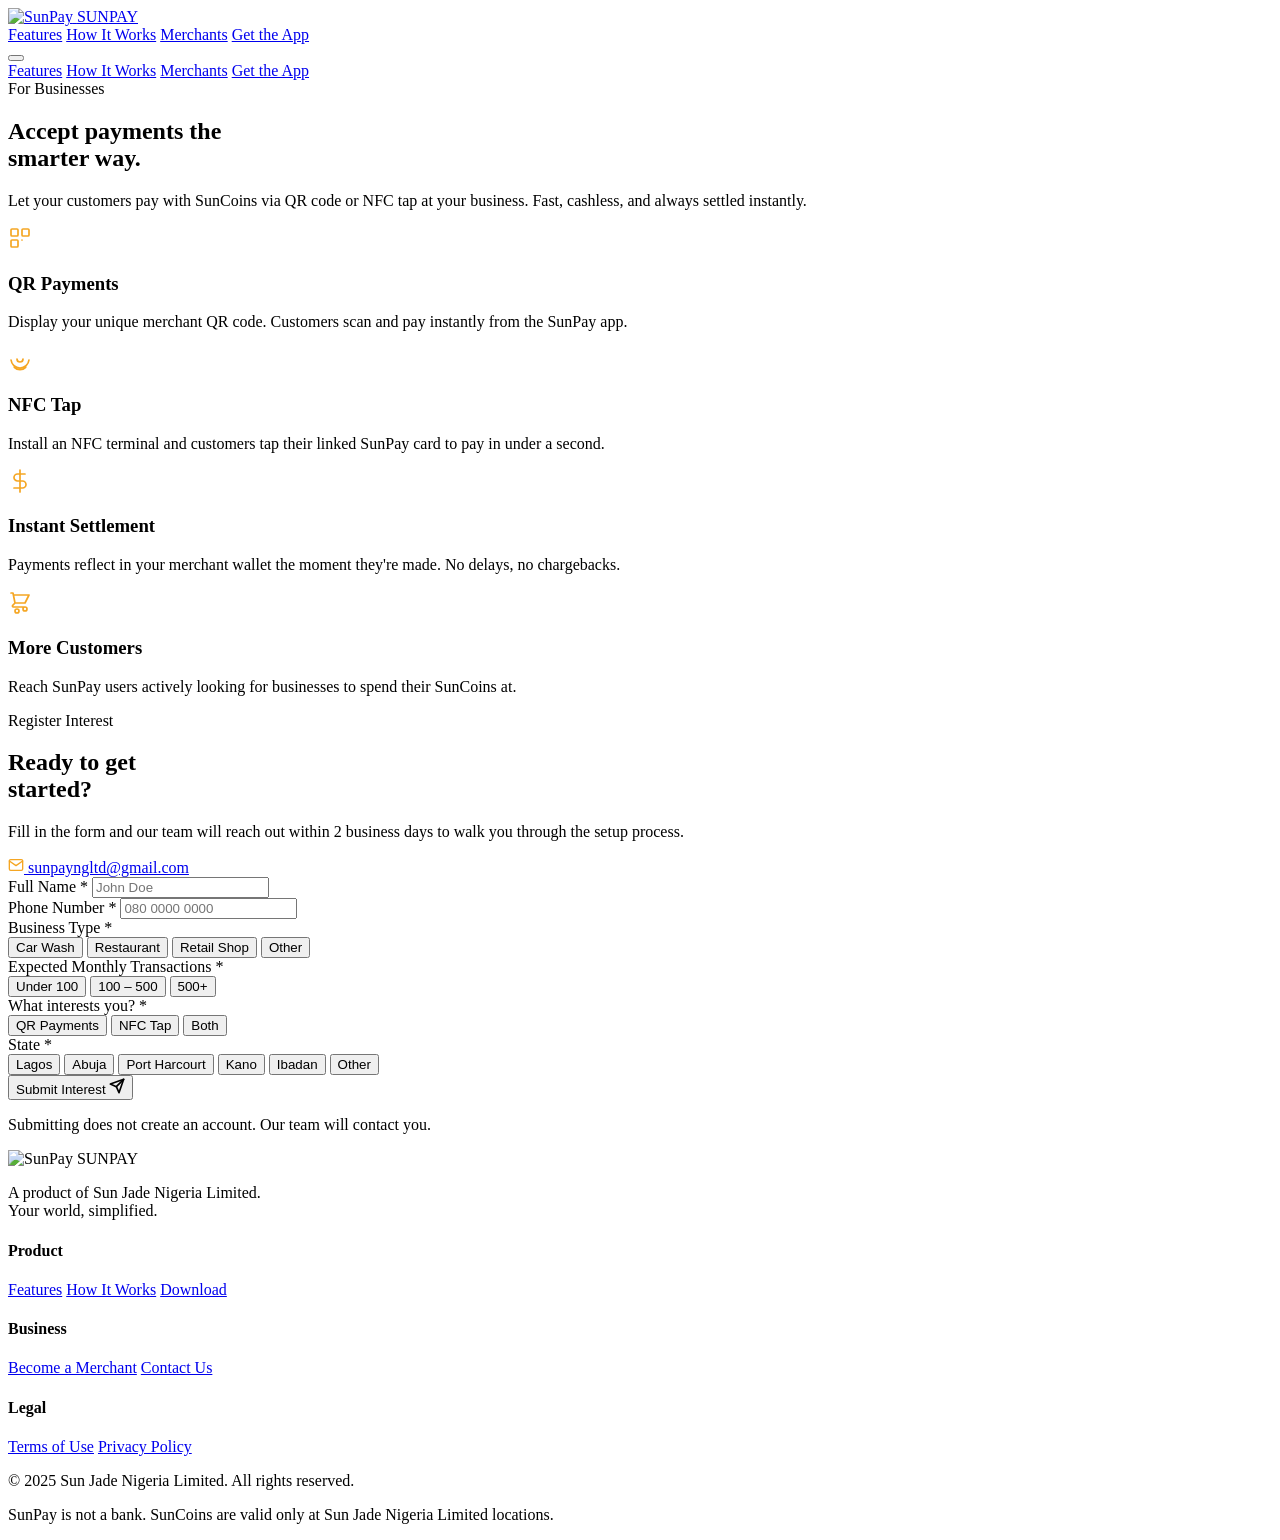
==== merchant.html @ d6eb3e86 "push" ====
<!DOCTYPE html>
<html lang="en">
<head>
  <meta charset="UTF-8" />
  <meta name="viewport" content="width=device-width, initial-scale=1.0" />
  <title>Become a Merchant — SunPay</title>
  <meta name="description" content="Accept QR and NFC payments at your business with SunPay. Register your interest today." />
  <link rel="preconnect" href="https://fonts.googleapis.com" />
  <link rel="preconnect" href="https://fonts.gstatic.com" crossorigin />
  <link href="https://fonts.googleapis.com/css2?family=Lexend:wght@300;400;500;600;700;800;900&display=swap" rel="stylesheet" />
  <link rel="stylesheet" href="css/global.css" />
  <link rel="stylesheet" href="css/merchant.css" />
</head>
<body>

  <nav class="nav" id="nav">
    <div class="nav__inner">
      <a href="index.html" class="nav__logo">
        <img src="assets/logo-light.png" alt="SunPay" class="nav__logo-img" />
        <span class="nav__wordmark">SUN<span class="gold">PAY</span></span>
      </a>
      <div class="nav__links">
        <a href="index.html#features">Features</a>
        <a href="index.html#how">How It Works</a>
        <a href="merchant.html" class="gold">Merchants</a>
        <a href="index.html#download" class="btn btn--gold">Get the App</a>
      </div>
      <button class="nav__burger" id="burger" aria-label="Menu">
        <span></span><span></span><span></span>
      </button>
    </div>
    <div class="nav__mobile" id="mobileMenu">
      <a href="index.html#features">Features</a>
      <a href="index.html#how">How It Works</a>
      <a href="merchant.html">Merchants</a>
      <a href="index.html#download">Get the App</a>
    </div>
  </nav>

  <!-- HERO -->
  <section class="page-hero merchant-hero">
    <div class="merchant-hero__glow"></div>
    <div class="container">
      <span class="section-tag reveal">For Businesses</span>
      <h1 class="page-hero__title reveal reveal--delay-1">
        Accept payments the<br/><span class="gold">smarter way.</span>
      </h1>
      <p class="page-hero__sub reveal reveal--delay-2">
        Let your customers pay with SunCoins via QR code or NFC tap at your business. Fast, cashless, and always settled instantly.
      </p>
    </div>
  </section>

  <!-- BENEFITS -->
  <section class="merchant-benefits">
    <div class="container">
      <div class="merchant-benefits__grid">
        <div class="m-benefit reveal">
          <div class="m-benefit__icon">
            <svg width="24" height="24" viewBox="0 0 24 24" fill="none" stroke="#F5A623" stroke-width="1.7" stroke-linecap="round" stroke-linejoin="round"><rect x="3" y="3" width="7" height="7" rx="1"/><rect x="14" y="3" width="7" height="7" rx="1"/><rect x="3" y="14" width="7" height="7" rx="1"/><line x1="14" y1="14" x2="14" y2="14.01"/></svg>
          </div>
          <h3>QR Payments</h3>
          <p>Display your unique merchant QR code. Customers scan and pay instantly from the SunPay app.</p>
        </div>
        <div class="m-benefit reveal reveal--delay-1">
          <div class="m-benefit__icon">
            <svg width="24" height="24" viewBox="0 0 24 24" fill="none" stroke="#F5A623" stroke-width="1.7" stroke-linecap="round" stroke-linejoin="round"><path d="M6.3 20.3a8 8 0 0 0 11.4 0"/><path d="M3.05 13a9 9 0 0 0 17.9 0"/><path d="M9 12a3 3 0 0 0 6 0"/></svg>
          </div>
          <h3>NFC Tap</h3>
          <p>Install an NFC terminal and customers tap their linked SunPay card to pay in under a second.</p>
        </div>
        <div class="m-benefit reveal reveal--delay-2">
          <div class="m-benefit__icon">
            <svg width="24" height="24" viewBox="0 0 24 24" fill="none" stroke="#F5A623" stroke-width="1.7" stroke-linecap="round" stroke-linejoin="round"><line x1="12" y1="1" x2="12" y2="23"/><path d="M17 5H9.5a3.5 3.5 0 0 0 0 7h5a3.5 3.5 0 0 1 0 7H6"/></svg>
          </div>
          <h3>Instant Settlement</h3>
          <p>Payments reflect in your merchant wallet the moment they're made. No delays, no chargebacks.</p>
        </div>
        <div class="m-benefit reveal reveal--delay-3">
          <div class="m-benefit__icon">
            <svg width="24" height="24" viewBox="0 0 24 24" fill="none" stroke="#F5A623" stroke-width="1.7" stroke-linecap="round" stroke-linejoin="round"><path d="M3 3h2l.4 2M7 13h10l4-8H5.4M7 13L5.4 5M7 13l-2.293 2.293c-.63.63-.184 1.707.707 1.707H17m0 0a2 2 0 1 0 0 4 2 2 0 0 0 0-4zm-8 2a2 2 0 1 0 0 4 2 2 0 0 0 0-4z"/></svg>
          </div>
          <h3>More Customers</h3>
          <p>Reach SunPay users actively looking for businesses to spend their SunCoins at.</p>
        </div>
      </div>
    </div>
  </section>

  <!-- FORM -->
  <section class="merchant-form-section">
    <div class="container">
      <div class="merchant-form-wrap reveal">
        <div class="merchant-form-left">
          <span class="section-tag">Register Interest</span>
          <h2 class="section-title">Ready to get<br/><span class="gold">started?</span></h2>
          <p>Fill in the form and our team will reach out within 2 business days to walk you through the setup process.</p>
          <div class="merchant-contact">
            <a href="mailto:sunpayngltd@gmail.com">
              <svg width="16" height="16" viewBox="0 0 24 24" fill="none" stroke="#F5A623" stroke-width="2" stroke-linecap="round" stroke-linejoin="round"><path d="M4 4h16c1.1 0 2 .9 2 2v12c0 1.1-.9 2-2 2H4c-1.1 0-2-.9-2-2V6c0-1.1.9-2 2-2z"/><polyline points="22,6 12,13 2,6"/></svg>
              sunpayngltd@gmail.com
            </a>
          </div>
        </div>

        <form class="merchant-form" id="merchantForm" autocomplete="off">
          <div class="form-row">
            <div class="form-field">
              <label>Full Name *</label>
              <input type="text" name="name" placeholder="John Doe" required />
            </div>
            <div class="form-field">
              <label>Phone Number *</label>
              <input type="tel" name="phone" placeholder="080 0000 0000" required />
            </div>
          </div>

          <div class="form-field">
            <label>Business Type *</label>
            <div class="chip-group" data-name="business_type">
              <button type="button" class="chip" data-value="Car Wash">Car Wash</button>
              <button type="button" class="chip" data-value="Restaurant">Restaurant</button>
              <button type="button" class="chip" data-value="Retail Shop">Retail Shop</button>
              <button type="button" class="chip" data-value="Other">Other</button>
            </div>
            <input type="hidden" name="business_type" required />
          </div>

          <div class="form-field">
            <label>Expected Monthly Transactions *</label>
            <div class="chip-group" data-name="monthly_volume">
              <button type="button" class="chip" data-value="Under 100 / month">Under 100</button>
              <button type="button" class="chip" data-value="100 – 500 / month">100 – 500</button>
              <button type="button" class="chip" data-value="500+ / month">500+</button>
            </div>
            <input type="hidden" name="monthly_volume" required />
          </div>

          <div class="form-field">
            <label>What interests you? *</label>
            <div class="chip-group" data-name="feature">
              <button type="button" class="chip" data-value="QR Payments">QR Payments</button>
              <button type="button" class="chip" data-value="NFC Tap">NFC Tap</button>
              <button type="button" class="chip" data-value="Both">Both</button>
            </div>
            <input type="hidden" name="feature" required />
          </div>

          <div class="form-field">
            <label>State *</label>
            <div class="chip-group" data-name="state">
              <button type="button" class="chip" data-value="Lagos">Lagos</button>
              <button type="button" class="chip" data-value="Abuja">Abuja</button>
              <button type="button" class="chip" data-value="Port Harcourt">Port Harcourt</button>
              <button type="button" class="chip" data-value="Kano">Kano</button>
              <button type="button" class="chip" data-value="Ibadan">Ibadan</button>
              <button type="button" class="chip" data-value="Other">Other</button>
            </div>
            <input type="hidden" name="state" required />
          </div>

          <button type="submit" class="btn btn--gold btn--lg form-submit">
            Submit Interest
            <svg width="16" height="16" viewBox="0 0 24 24" fill="none" stroke="currentColor" stroke-width="2.5" stroke-linecap="round" stroke-linejoin="round"><line x1="22" y1="2" x2="11" y2="13"/><polygon points="22 2 15 22 11 13 2 9 22 2"/></svg>
          </button>

          <p class="form-note">Submitting does not create an account. Our team will contact you.</p>
        </form>
      </div>
    </div>
  </section>

  <footer class="footer">
    <div class="container">
      <div class="footer__top">
        <div class="footer__brand">
          <img src="assets/logo-dark.png" alt="SunPay" class="footer__logo" />
          <span class="footer__wordmark">SUN<span class="gold">PAY</span></span>
          <p>A product of Sun Jade Nigeria Limited.<br/>Your world, simplified.</p>
        </div>
        <div class="footer__links">
          <div class="footer__col">
            <h4>Product</h4>
            <a href="index.html#features">Features</a>
            <a href="index.html#how">How It Works</a>
            <a href="index.html#download">Download</a>
          </div>
          <div class="footer__col">
            <h4>Business</h4>
            <a href="merchant.html">Become a Merchant</a>
            <a href="mailto:sunpayngltd@gmail.com">Contact Us</a>
          </div>
          <div class="footer__col">
            <h4>Legal</h4>
            <a href="terms.html">Terms of Use</a>
            <a href="privacy.html">Privacy Policy</a>
          </div>
        </div>
      </div>
      <div class="footer__bottom">
        <p>© 2025 Sun Jade Nigeria Limited. All rights reserved.</p>
        <p>SunPay is not a bank. SunCoins are valid only at Sun Jade Nigeria Limited locations.</p>
      </div>
    </div>
  </footer>

  <script src="js/main.js"></script>
  <script>
    // Chip group logic
    document.querySelectorAll('.chip-group').forEach(group => {
      const name = group.dataset.name;
      const hidden = group.parentElement.querySelector(`input[name="${name}"]`);
      group.querySelectorAll('.chip').forEach(chip => {
        chip.addEventListener('click', () => {
          group.querySelectorAll('.chip').forEach(c => c.classList.remove('active'));
          chip.classList.add('active');
          hidden.value = chip.dataset.value;
        });
      });
    });
  </script>
</body>
</html>
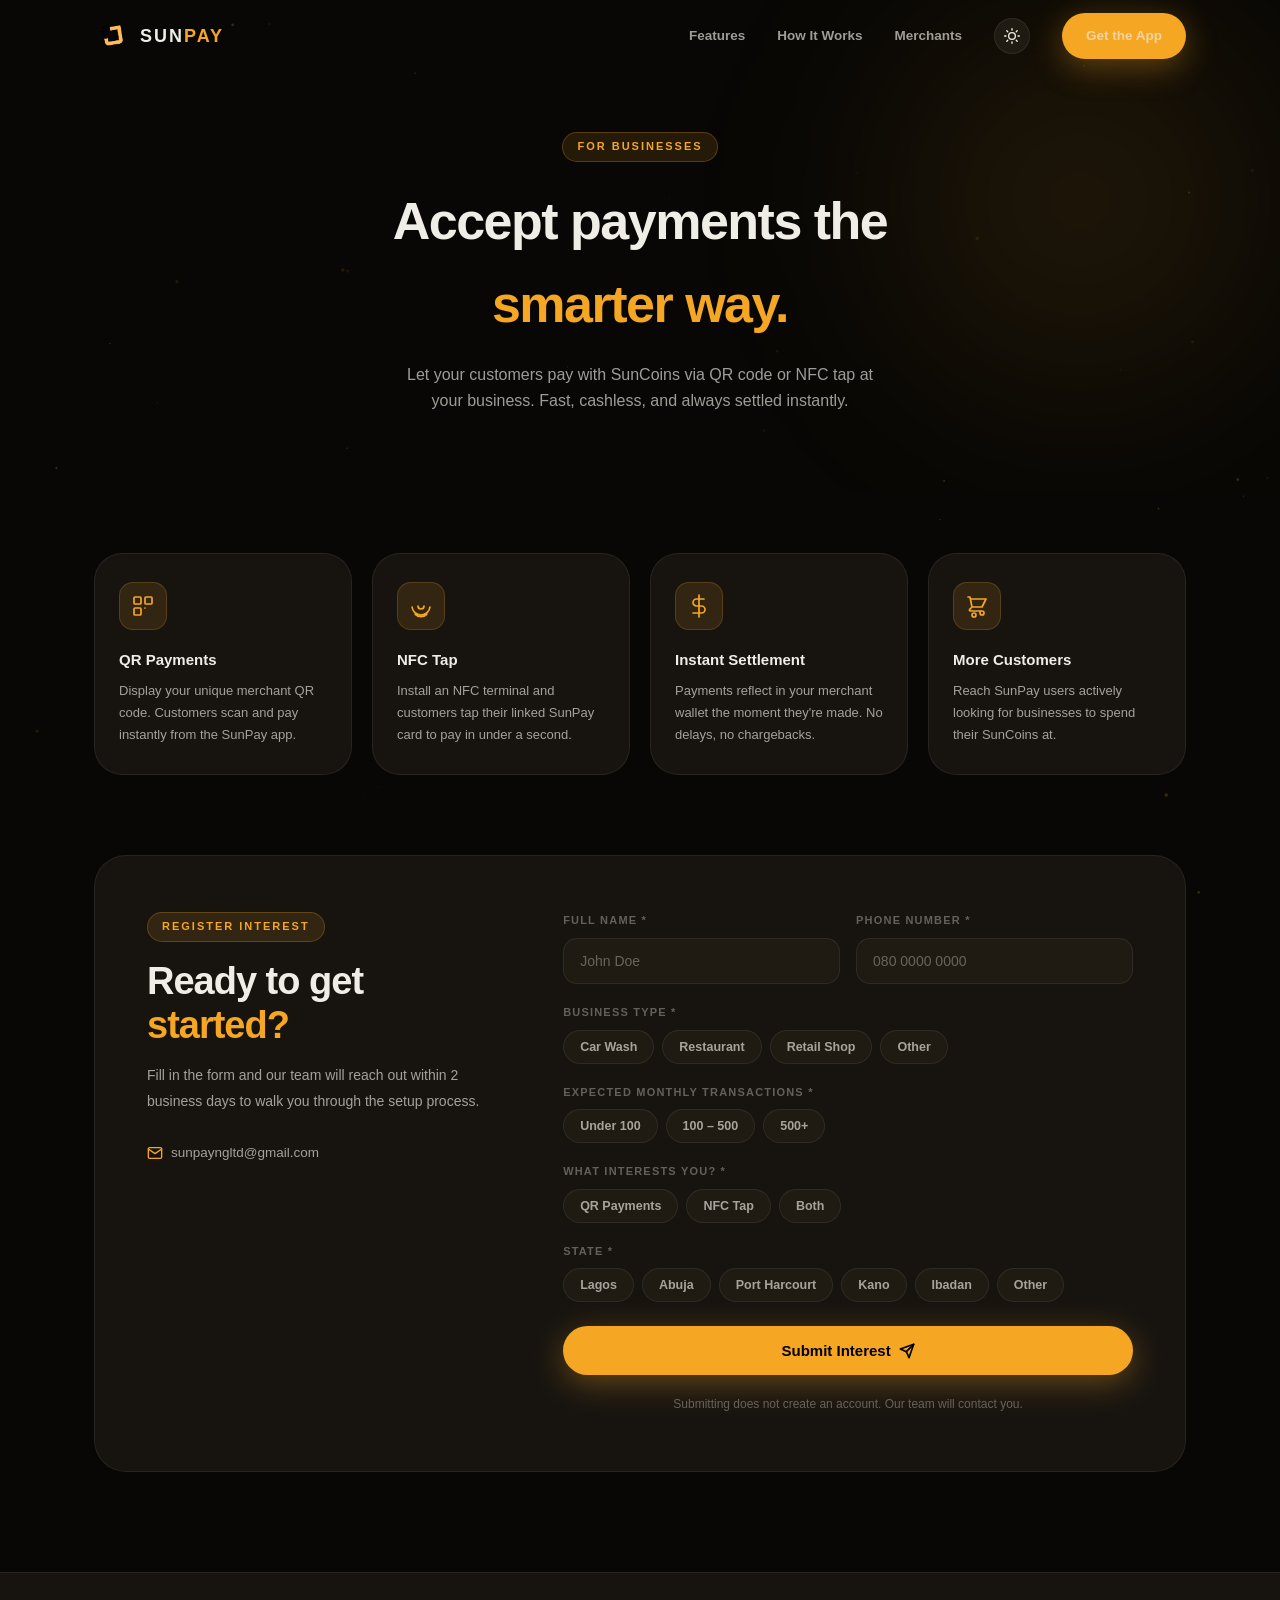
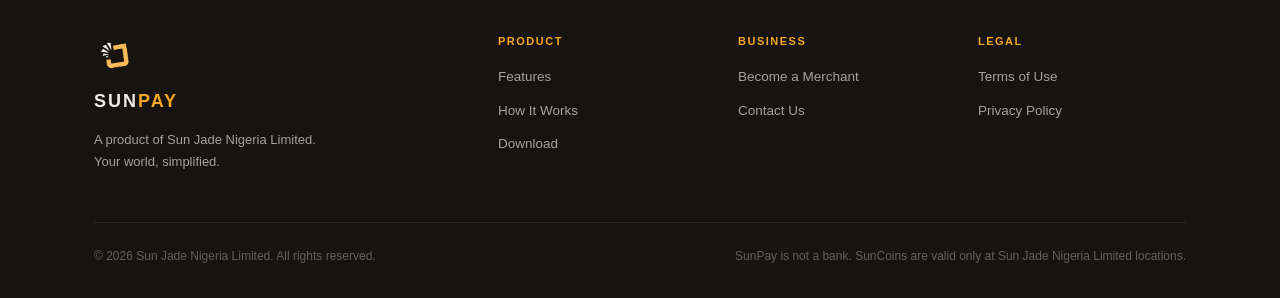
==== commit 49a7cb92: "update README.md" ====
--- a/merchant.html
+++ b/merchant.html
@@ -23,7 +23,7 @@
         <a href="index.html#features">Features</a>
         <a href="index.html#how">How It Works</a>
         <a href="merchant.html" class="gold">Merchants</a>
-        <a href="index.html#download" class="btn btn--gold">Get the App</a>
+        <button class="theme-toggle" id="themeToggle" aria-label="Toggle theme"><svg width="16" height="16" viewBox="0 0 24 24" fill="none" stroke="currentColor" stroke-width="2" stroke-linecap="round" stroke-linejoin="round" class="icon-sun"><circle cx="12" cy="12" r="5"/><line x1="12" y1="1" x2="12" y2="3"/><line x1="12" y1="21" x2="12" y2="23"/><line x1="4.22" y1="4.22" x2="5.64" y2="5.64"/><line x1="18.36" y1="18.36" x2="19.78" y2="19.78"/><line x1="1" y1="12" x2="3" y2="12"/><line x1="21" y1="12" x2="23" y2="12"/><line x1="4.22" y1="19.78" x2="5.64" y2="18.36"/><line x1="18.36" y1="5.64" x2="19.78" y2="4.22"/></svg><svg width="16" height="16" viewBox="0 0 24 24" fill="none" stroke="currentColor" stroke-width="2" stroke-linecap="round" stroke-linejoin="round" class="icon-moon"><path d="M21 12.79A9 9 0 1 1 11.21 3 7 7 0 0 0 21 12.79z"/></svg></button><a href="index.html#download" class="btn btn--gold">Get the App</a>
       </div>
       <button class="nav__burger" id="burger" aria-label="Menu">
         <span></span><span></span><span></span>
@@ -198,7 +198,7 @@
         </div>
       </div>
       <div class="footer__bottom">
-        <p>© 2025 Sun Jade Nigeria Limited. All rights reserved.</p>
+        <p>© 2026 Sun Jade Nigeria Limited. All rights reserved.</p>
         <p>SunPay is not a bank. SunCoins are valid only at Sun Jade Nigeria Limited locations.</p>
       </div>
     </div>
--- a/css/global.css
+++ b/css/global.css
@@ -0,0 +1,439 @@
+/* ============================================================
+   SUNPAY — Global Styles
+   Sun Jade Nigeria Limited
+   ============================================================ */
+
+:root {
+  --gold: #F5A623;
+  --gold-dim: rgba(245, 166, 35, 0.12);
+  --gold-glow: rgba(245, 166, 35, 0.25);
+  --black: #080705;
+  --dark: #0F0D08;
+  --dark-2: #171410;
+  --dark-3: #1F1B13;
+  --dark-4: #2A2518;
+  --text: #F0EDE6;
+  --text-2: rgba(240, 237, 230, 0.65);
+  --text-3: rgba(240, 237, 230, 0.35);
+  --border: rgba(245, 166, 35, 0.15);
+  --border-2: rgba(255, 255, 255, 0.07);
+  --font: 'Lexend', sans-serif;
+  --radius-sm: 8px;
+  --radius-md: 14px;
+  --radius-lg: 20px;
+  --radius-xl: 28px;
+  --radius-full: 9999px;
+  --nav-h: 72px;
+  --transition: 0.3s cubic-bezier(0.4, 0, 0.2, 1);
+}
+
+*, *::before, *::after { box-sizing: border-box; margin: 0; padding: 0; }
+
+html { scroll-behavior: smooth; font-size: 16px; }
+
+body {
+  font-family: var(--font);
+  background: var(--black);
+  color: var(--text);
+  line-height: 1.6;
+  overflow-x: hidden;
+  -webkit-font-smoothing: antialiased;
+}
+
+img { max-width: 100%; display: block; }
+a { text-decoration: none; color: inherit; }
+
+.gold { color: var(--gold); }
+.container { max-width: 1140px; margin: 0 auto; padding: 0 24px; }
+
+/* ── BUTTONS ── */
+.btn {
+  display: inline-flex;
+  align-items: center;
+  gap: 8px;
+  padding: 12px 24px;
+  border-radius: var(--radius-full);
+  font-family: var(--font);
+  font-weight: 700;
+  font-size: 14px;
+  cursor: pointer;
+  border: none;
+  transition: var(--transition);
+  white-space: nowrap;
+}
+
+.btn--gold {
+  background: var(--gold);
+  color: #000;
+  box-shadow: 0 8px 32px rgba(245, 166, 35, 0.35);
+}
+.btn--gold:hover {
+  background: #f7b73a;
+  box-shadow: 0 12px 40px rgba(245, 166, 35, 0.5);
+  transform: translateY(-2px);
+}
+
+.btn--ghost {
+  background: transparent;
+  color: var(--text);
+  border: 1px solid var(--border-2);
+}
+.btn--ghost:hover {
+  border-color: var(--gold);
+  color: var(--gold);
+  transform: translateY(-2px);
+}
+
+.btn--lg { padding: 16px 32px; font-size: 15px; }
+
+/* ── NAV ── */
+.nav {
+  position: fixed;
+  top: 0;
+  left: 0;
+  right: 0;
+  z-index: 100;
+  height: var(--nav-h);
+  transition: background var(--transition), border-color var(--transition);
+}
+.nav.scrolled {
+  background: rgba(8, 7, 5, 0.9);
+  backdrop-filter: blur(20px);
+  border-bottom: 1px solid var(--border-2);
+}
+.nav__inner {
+  max-width: 1140px;
+  margin: 0 auto;
+  padding: 0 24px;
+  height: 100%;
+  display: flex;
+  align-items: center;
+  justify-content: space-between;
+}
+.nav__logo {
+  display: flex;
+  align-items: center;
+  gap: 10px;
+}
+.nav__logo-img { width: 36px; height: 36px; border-radius: 8px; object-fit: contain; }
+.nav__wordmark {
+  font-weight: 800;
+  font-size: 18px;
+  letter-spacing: 2px;
+  color: var(--text);
+}
+.nav__links {
+  display: flex;
+  align-items: center;
+  gap: 32px;
+}
+.nav__links a {
+  font-size: 13.5px;
+  font-weight: 600;
+  color: var(--text-2);
+  transition: color var(--transition);
+}
+.nav__links a:hover { color: var(--text); }
+
+.nav__burger {
+  display: none;
+  flex-direction: column;
+  gap: 5px;
+  background: none;
+  border: none;
+  cursor: pointer;
+  padding: 4px;
+}
+.nav__burger span {
+  display: block;
+  width: 24px;
+  height: 2px;
+  background: var(--text);
+  border-radius: 2px;
+  transition: var(--transition);
+}
+
+.nav__mobile {
+  display: none;
+  flex-direction: column;
+  background: var(--dark-2);
+  border-top: 1px solid var(--border-2);
+  padding: 16px 24px 24px;
+  gap: 16px;
+}
+.nav__mobile a {
+  font-size: 15px;
+  font-weight: 600;
+  color: var(--text-2);
+  padding: 8px 0;
+}
+.nav__mobile.open { display: flex; }
+
+/* ── SECTION COMMON ── */
+.section-tag {
+  display: inline-block;
+  font-size: 11px;
+  font-weight: 700;
+  letter-spacing: 2px;
+  text-transform: uppercase;
+  color: var(--gold);
+  background: var(--gold-dim);
+  border: 1px solid rgba(245, 166, 35, 0.25);
+  padding: 5px 14px;
+  border-radius: var(--radius-full);
+  margin-bottom: 18px;
+}
+
+.section-header {
+  text-align: center;
+  margin-bottom: 60px;
+}
+
+.section-title {
+  font-size: clamp(28px, 4vw, 44px);
+  font-weight: 800;
+  letter-spacing: -1px;
+  line-height: 1.15;
+}
+
+/* ── REVEAL ANIMATIONS ── */
+.reveal {
+  opacity: 0;
+  transform: translateY(32px);
+  transition: opacity 0.7s cubic-bezier(0.4, 0, 0.2, 1),
+              transform 0.7s cubic-bezier(0.4, 0, 0.2, 1);
+}
+.reveal.visible {
+  opacity: 1;
+  transform: translateY(0);
+}
+.reveal--delay-1 { transition-delay: 0.1s; }
+.reveal--delay-2 { transition-delay: 0.2s; }
+.reveal--delay-3 { transition-delay: 0.3s; }
+.reveal--delay-4 { transition-delay: 0.4s; }
+
+/* ── FOOTER ── */
+.footer {
+  background: var(--dark-2);
+  border-top: 1px solid var(--border-2);
+  padding: 60px 0 32px;
+}
+.footer__top {
+  display: grid;
+  grid-template-columns: 1fr 2fr;
+  gap: 60px;
+  margin-bottom: 48px;
+}
+.footer__brand {
+  display: flex;
+  flex-direction: column;
+  gap: 10px;
+}
+.footer__logo { width: 44px; height: 44px; border-radius: 10px; object-fit: contain; }
+.footer__wordmark {
+  font-weight: 800;
+  font-size: 18px;
+  letter-spacing: 2px;
+}
+.footer__brand p {
+  font-size: 13px;
+  color: var(--text-2);
+  line-height: 1.7;
+  margin-top: 4px;
+}
+.footer__links {
+  display: grid;
+  grid-template-columns: repeat(3, 1fr);
+  gap: 32px;
+}
+.footer__col {
+  display: flex;
+  flex-direction: column;
+  gap: 12px;
+}
+.footer__col h4 {
+  font-size: 11px;
+  font-weight: 700;
+  letter-spacing: 1.5px;
+  text-transform: uppercase;
+  color: var(--gold);
+  margin-bottom: 4px;
+}
+.footer__col a {
+  font-size: 13.5px;
+  color: var(--text-2);
+  transition: color var(--transition);
+}
+.footer__col a:hover { color: var(--text); }
+.footer__bottom {
+  border-top: 1px solid var(--border-2);
+  padding-top: 24px;
+  display: flex;
+  justify-content: space-between;
+  align-items: center;
+  flex-wrap: wrap;
+  gap: 8px;
+}
+.footer__bottom p {
+  font-size: 12px;
+  color: var(--text-3);
+}
+
+/* ── INNER PAGE HERO ── */
+.page-hero {
+  padding: calc(var(--nav-h) + 60px) 0 60px;
+  text-align: center;
+}
+.page-hero__title {
+  font-size: clamp(32px, 5vw, 52px);
+  font-weight: 800;
+  letter-spacing: -1.5px;
+  margin-bottom: 16px;
+}
+.page-hero__sub {
+  font-size: 16px;
+  color: var(--text-2);
+  max-width: 500px;
+  margin: 0 auto;
+}
+
+/* ── PROSE (terms / privacy) ── */
+.prose {
+  max-width: 760px;
+  margin: 0 auto;
+  padding: 48px 24px 80px;
+}
+.prose h2 {
+  font-size: 20px;
+  font-weight: 700;
+  color: var(--gold);
+  margin: 40px 0 12px;
+}
+.prose h3 {
+  font-size: 16px;
+  font-weight: 700;
+  margin: 24px 0 8px;
+}
+.prose p, .prose li {
+  font-size: 14.5px;
+  color: var(--text-2);
+  line-height: 1.85;
+  margin-bottom: 12px;
+}
+.prose ul, .prose ol {
+  padding-left: 20px;
+  margin-bottom: 12px;
+}
+.prose a { color: var(--gold); }
+.prose a:hover { text-decoration: underline; }
+.prose .last-updated {
+  font-size: 12px;
+  color: var(--text-3);
+  margin-bottom: 40px;
+}
+
+/* ── RESPONSIVE ── */
+@media (max-width: 768px) {
+  .nav__links { display: none; }
+  .nav__burger { display: flex; }
+
+  .footer__top { grid-template-columns: 1fr; gap: 40px; }
+  .footer__links { grid-template-columns: repeat(2, 1fr); }
+  .footer__bottom { flex-direction: column; align-items: flex-start; }
+}
+
+/* ── LIGHT MODE ── */
+body.light {
+  --black: #F5F3EE;
+  --dark: #ECEAE4;
+  --dark-2: #E4E1D9;
+  --dark-3: #DEDAD0;
+  --dark-4: #D5D0C4;
+  --text: #0C0C0A;
+  --text-2: rgba(12, 12, 10, 0.65);
+  --text-3: rgba(12, 12, 10, 0.38);
+  --border: rgba(245, 166, 35, 0.25);
+  --border-2: rgba(0, 0, 0, 0.08);
+  --gold-dim: rgba(245, 166, 35, 0.1);
+  --gold-glow: rgba(245, 166, 35, 0.2);
+}
+
+body.light .nav.scrolled {
+  background: rgba(245, 243, 238, 0.92);
+}
+
+body.light .feature-card,
+body.light .m-benefit,
+body.light .how__step-number,
+body.light .store-badge {
+  background: #fff;
+}
+
+body.light .phone {
+  border-color: rgba(0,0,0,0.1);
+  box-shadow: 0 40px 100px rgba(0,0,0,0.15);
+}
+
+body.light .phone__screen {
+  background: linear-gradient(180deg, #f0ede6 0%, #e8e5dc 100%);
+}
+
+body.light .phone__card {
+  background: linear-gradient(135deg, #1a1400, #2a1e00);
+}
+
+body.light .hero__grid {
+  background-image:
+    linear-gradient(rgba(0,0,0,0.05) 1px, transparent 1px),
+    linear-gradient(90deg, rgba(0,0,0,0.05) 1px, transparent 1px);
+}
+
+body.light .merchant-form-wrap {
+  background: #fff;
+  border-color: rgba(0,0,0,0.08);
+}
+
+body.light .form-field input[type="text"],
+body.light .form-field input[type="tel"],
+body.light .form-field input[type="email"] {
+  background: #f5f3ee;
+  border-color: rgba(0,0,0,0.1);
+}
+
+body.light .chip {
+  background: #f0ede6;
+  border-color: rgba(0,0,0,0.1);
+}
+
+body.light .footer {
+  background: #e4e1d9;
+}
+
+body.light .prose p,
+body.light .prose li {
+  color: rgba(12,12,10,0.7);
+}
+
+/* ── THEME TOGGLE BUTTON ── */
+.theme-toggle {
+  width: 36px;
+  height: 36px;
+  border-radius: 50%;
+  border: 1px solid var(--border-2);
+  background: var(--dark-3);
+  color: var(--text);
+  cursor: pointer;
+  display: flex;
+  align-items: center;
+  justify-content: center;
+  transition: var(--transition);
+  flex-shrink: 0;
+}
+.theme-toggle:hover {
+  border-color: var(--gold);
+  color: var(--gold);
+}
+.theme-toggle .icon-moon { display: none; }
+.theme-toggle .icon-sun  { display: block; }
+body.light .theme-toggle .icon-moon { display: block; }
+body.light .theme-toggle .icon-sun  { display: none; }
--- a/css/merchant.css
+++ b/css/merchant.css
@@ -0,0 +1,193 @@
+/* ============================================================
+   SUNPAY — Merchant Page Styles
+   ============================================================ */
+
+.merchant-hero {
+  position: relative;
+  overflow: hidden;
+  padding-bottom: 80px;
+}
+.merchant-hero__glow {
+  position: absolute;
+  width: 600px;
+  height: 600px;
+  background: radial-gradient(circle, rgba(245,166,35,0.12) 0%, transparent 70%);
+  top: -100px;
+  right: -100px;
+  border-radius: 50%;
+  filter: blur(80px);
+  pointer-events: none;
+}
+
+/* ── BENEFITS ── */
+.merchant-benefits { padding: 60px 0 80px; }
+.merchant-benefits__grid {
+  display: grid;
+  grid-template-columns: repeat(4, 1fr);
+  gap: 20px;
+}
+.m-benefit {
+  background: var(--dark-2);
+  border: 1px solid var(--border-2);
+  border-radius: var(--radius-xl);
+  padding: 28px 24px;
+  transition: border-color var(--transition), transform var(--transition);
+}
+.m-benefit:hover {
+  border-color: var(--border);
+  transform: translateY(-4px);
+}
+.m-benefit__icon {
+  width: 48px;
+  height: 48px;
+  background: var(--gold-dim);
+  border: 1px solid rgba(245,166,35,0.2);
+  border-radius: var(--radius-md);
+  display: flex;
+  align-items: center;
+  justify-content: center;
+  margin-bottom: 18px;
+}
+.m-benefit h3 { font-size: 15px; font-weight: 700; margin-bottom: 8px; }
+.m-benefit p { font-size: 13px; color: var(--text-2); line-height: 1.7; }
+
+/* ── FORM SECTION ── */
+.merchant-form-section { padding: 0 0 100px; }
+.merchant-form-wrap {
+  display: grid;
+  grid-template-columns: 1fr 1.6fr;
+  gap: 60px;
+  align-items: start;
+  background: var(--dark-2);
+  border: 1px solid var(--border-2);
+  border-radius: 32px;
+  padding: 56px 52px;
+}
+.merchant-form-left .section-title {
+  text-align: left;
+  margin-bottom: 16px;
+  font-size: clamp(26px, 3.5vw, 38px);
+}
+.merchant-form-left > p {
+  font-size: 14px;
+  color: var(--text-2);
+  line-height: 1.8;
+  margin-bottom: 28px;
+}
+.merchant-contact a {
+  display: inline-flex;
+  align-items: center;
+  gap: 8px;
+  font-size: 13.5px;
+  color: var(--text-2);
+  transition: color var(--transition);
+}
+.merchant-contact a:hover { color: var(--gold); }
+
+/* ── FORM ── */
+.merchant-form {
+  display: flex;
+  flex-direction: column;
+  gap: 20px;
+}
+.form-row {
+  display: grid;
+  grid-template-columns: 1fr 1fr;
+  gap: 16px;
+}
+.form-field {
+  display: flex;
+  flex-direction: column;
+  gap: 8px;
+}
+.form-field label {
+  font-size: 11px;
+  font-weight: 700;
+  letter-spacing: 1.2px;
+  text-transform: uppercase;
+  color: var(--text-3);
+}
+.form-field input[type="text"],
+.form-field input[type="tel"],
+.form-field input[type="email"] {
+  background: var(--dark-3);
+  border: 1px solid var(--border-2);
+  border-radius: var(--radius-md);
+  padding: 14px 16px;
+  font-family: var(--font);
+  font-size: 14px;
+  color: var(--text);
+  outline: none;
+  transition: border-color var(--transition);
+}
+.form-field input:focus { border-color: var(--gold); }
+.form-field input::placeholder { color: var(--text-3); }
+
+.chip-group {
+  display: flex;
+  flex-wrap: wrap;
+  gap: 8px;
+}
+.chip {
+  padding: 9px 16px;
+  border-radius: var(--radius-full);
+  border: 1px solid var(--border-2);
+  background: var(--dark-3);
+  color: var(--text-2);
+  font-family: var(--font);
+  font-size: 12.5px;
+  font-weight: 600;
+  cursor: pointer;
+  transition: var(--transition);
+}
+.chip:hover { border-color: var(--border); color: var(--text); }
+.chip.active {
+  border-color: var(--gold);
+  background: var(--gold-dim);
+  color: var(--gold);
+}
+
+.form-submit { width: 100%; justify-content: center; margin-top: 4px; }
+.form-note {
+  font-size: 12px;
+  color: var(--text-3);
+  text-align: center;
+  line-height: 1.6;
+}
+
+.form-success {
+  text-align: center;
+  padding: 40px 20px;
+}
+.form-success__icon {
+  width: 64px;
+  height: 64px;
+  border-radius: 50%;
+  background: rgba(39, 174, 96, 0.15);
+  color: #27ae60;
+  font-size: 28px;
+  display: flex;
+  align-items: center;
+  justify-content: center;
+  margin: 0 auto 20px;
+}
+.form-success h3 {
+  font-size: 22px;
+  font-weight: 800;
+  margin-bottom: 10px;
+}
+.form-success p {
+  font-size: 14px;
+  color: var(--text-2);
+  line-height: 1.7;
+}
+
+/* ── RESPONSIVE ── */
+@media (max-width: 1024px) {
+  .merchant-benefits__grid { grid-template-columns: repeat(2, 1fr); }
+  .merchant-form-wrap { grid-template-columns: 1fr; padding: 36px 28px; }
+}
+@media (max-width: 640px) {
+  .merchant-benefits__grid { grid-template-columns: 1fr; }
+  .form-row { grid-template-columns: 1fr; }
+}
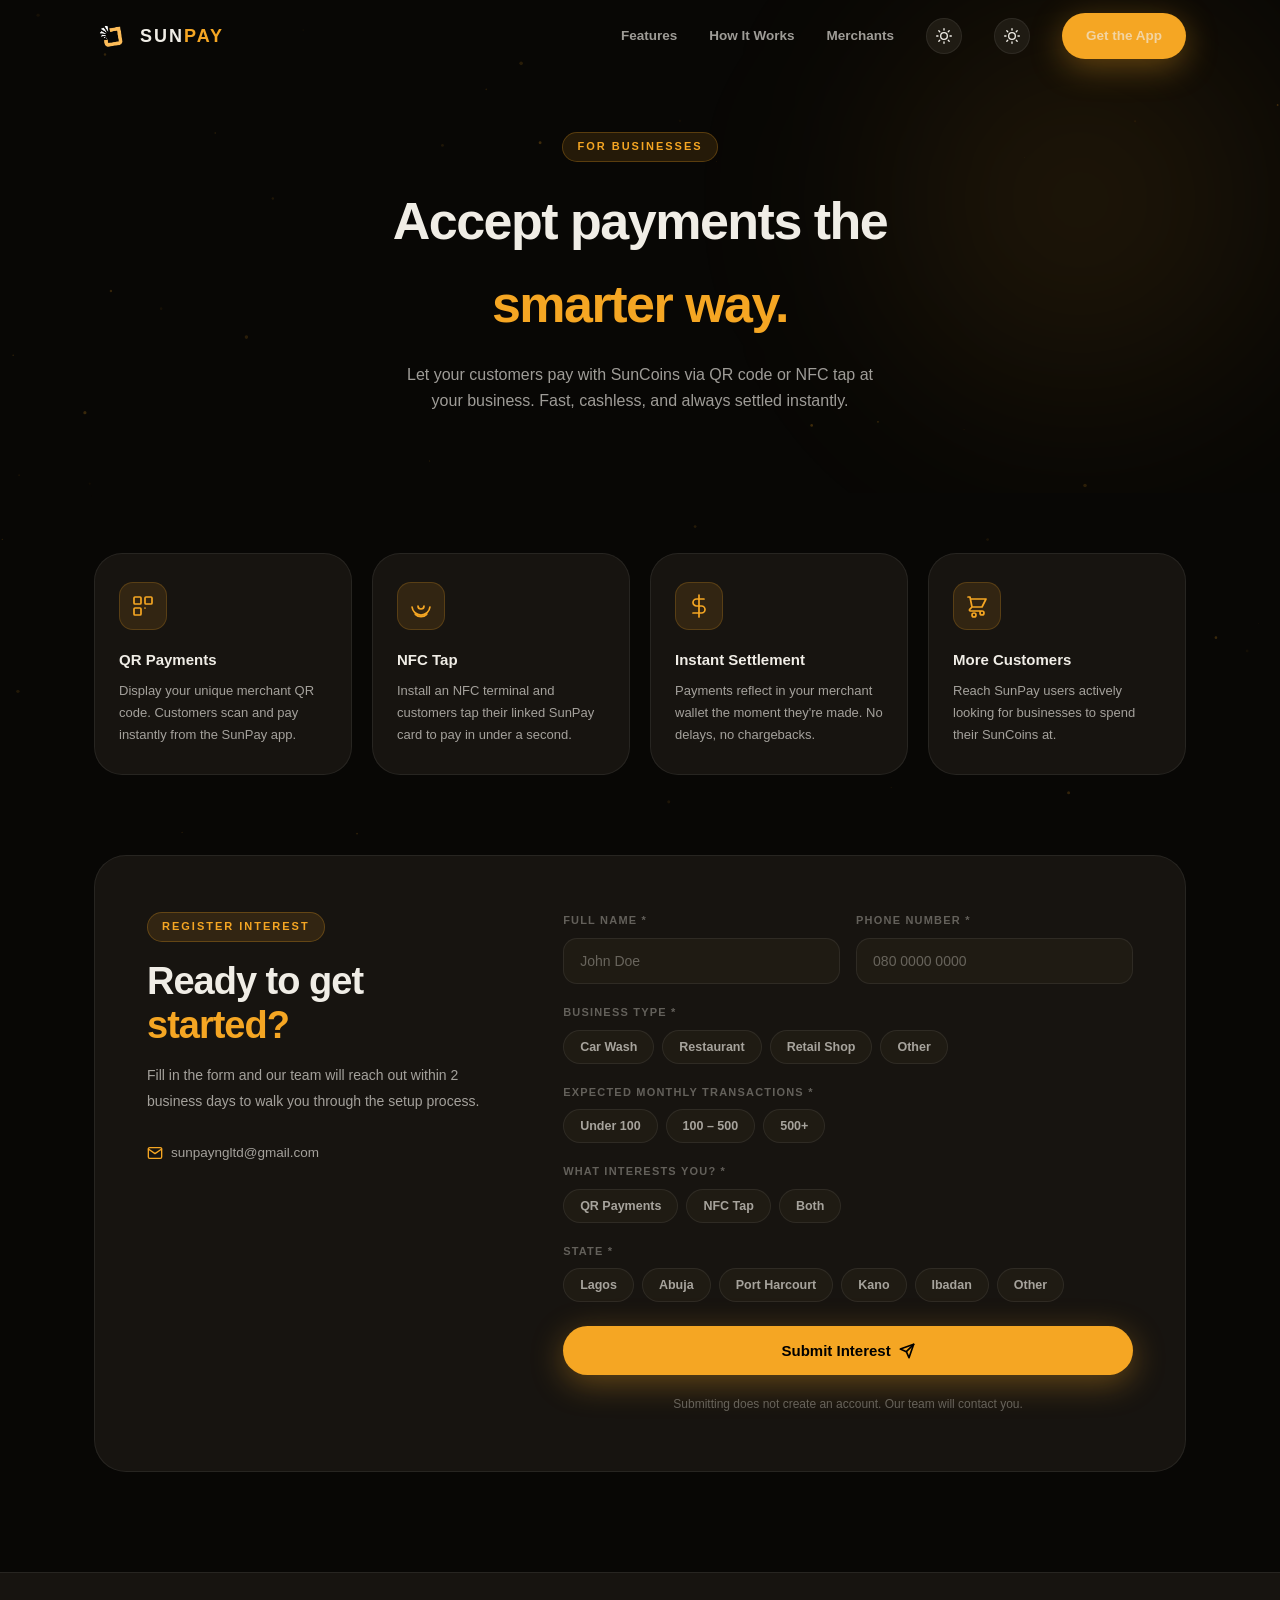
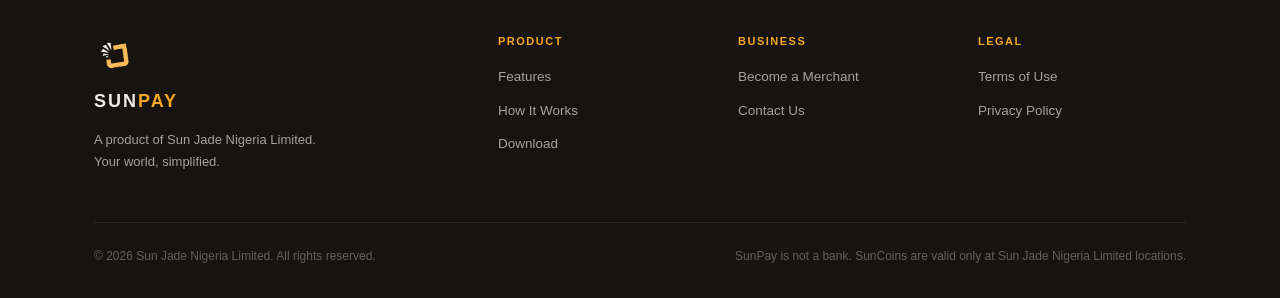
==== commit 29ec6590: "fixed" ====
--- a/merchant.html
+++ b/merchant.html
@@ -5,6 +5,8 @@
   <meta name="viewport" content="width=device-width, initial-scale=1.0" />
   <title>Become a Merchant — SunPay</title>
   <meta name="description" content="Accept QR and NFC payments at your business with SunPay. Register your interest today." />
+  <link rel="icon" type="image/png" href="assets/logo-dark.png" />
+  <link rel="apple-touch-icon" href="assets/logo-dark.png" />
   <link rel="preconnect" href="https://fonts.googleapis.com" />
   <link rel="preconnect" href="https://fonts.gstatic.com" crossorigin />
   <link href="https://fonts.googleapis.com/css2?family=Lexend:wght@300;400;500;600;700;800;900&display=swap" rel="stylesheet" />
@@ -16,14 +18,14 @@
   <nav class="nav" id="nav">
     <div class="nav__inner">
       <a href="index.html" class="nav__logo">
-        <img src="assets/logo-light.png" alt="SunPay" class="nav__logo-img" />
+        <img src="assets/logo-dark.png" alt="SunPay" class="nav__logo-img" />
         <span class="nav__wordmark">SUN<span class="gold">PAY</span></span>
       </a>
       <div class="nav__links">
         <a href="index.html#features">Features</a>
         <a href="index.html#how">How It Works</a>
         <a href="merchant.html" class="gold">Merchants</a>
-        <button class="theme-toggle" id="themeToggle" aria-label="Toggle theme"><svg width="16" height="16" viewBox="0 0 24 24" fill="none" stroke="currentColor" stroke-width="2" stroke-linecap="round" stroke-linejoin="round" class="icon-sun"><circle cx="12" cy="12" r="5"/><line x1="12" y1="1" x2="12" y2="3"/><line x1="12" y1="21" x2="12" y2="23"/><line x1="4.22" y1="4.22" x2="5.64" y2="5.64"/><line x1="18.36" y1="18.36" x2="19.78" y2="19.78"/><line x1="1" y1="12" x2="3" y2="12"/><line x1="21" y1="12" x2="23" y2="12"/><line x1="4.22" y1="19.78" x2="5.64" y2="18.36"/><line x1="18.36" y1="5.64" x2="19.78" y2="4.22"/></svg><svg width="16" height="16" viewBox="0 0 24 24" fill="none" stroke="currentColor" stroke-width="2" stroke-linecap="round" stroke-linejoin="round" class="icon-moon"><path d="M21 12.79A9 9 0 1 1 11.21 3 7 7 0 0 0 21 12.79z"/></svg></button><a href="index.html#download" class="btn btn--gold">Get the App</a>
+        <button class="theme-toggle" id="themeToggle" aria-label="Toggle theme"><svg width="16" height="16" viewBox="0 0 24 24" fill="none" stroke="currentColor" stroke-width="2" stroke-linecap="round" stroke-linejoin="round" class="icon-sun"><circle cx="12" cy="12" r="5"/><line x1="12" y1="1" x2="12" y2="3"/><line x1="12" y1="21" x2="12" y2="23"/><line x1="4.22" y1="4.22" x2="5.64" y2="5.64"/><line x1="18.36" y1="18.36" x2="19.78" y2="19.78"/><line x1="1" y1="12" x2="3" y2="12"/><line x1="21" y1="12" x2="23" y2="12"/><line x1="4.22" y1="19.78" x2="5.64" y2="18.36"/><line x1="18.36" y1="5.64" x2="19.78" y2="4.22"/></svg><svg width="16" height="16" viewBox="0 0 24 24" fill="none" stroke="currentColor" stroke-width="2" stroke-linecap="round" stroke-linejoin="round" class="icon-moon"><path d="M21 12.79A9 9 0 1 1 11.21 3 7 7 0 0 0 21 12.79z"/></svg></button><button class="theme-toggle" id="themeToggle" aria-label="Toggle theme"><svg width="16" height="16" viewBox="0 0 24 24" fill="none" stroke="currentColor" stroke-width="2" stroke-linecap="round" stroke-linejoin="round" class="icon-sun"><circle cx="12" cy="12" r="5"/><line x1="12" y1="1" x2="12" y2="3"/><line x1="12" y1="21" x2="12" y2="23"/><line x1="4.22" y1="4.22" x2="5.64" y2="5.64"/><line x1="18.36" y1="18.36" x2="19.78" y2="19.78"/><line x1="1" y1="12" x2="3" y2="12"/><line x1="21" y1="12" x2="23" y2="12"/><line x1="4.22" y1="19.78" x2="5.64" y2="18.36"/><line x1="18.36" y1="5.64" x2="19.78" y2="4.22"/></svg><svg width="16" height="16" viewBox="0 0 24 24" fill="none" stroke="currentColor" stroke-width="2" stroke-linecap="round" stroke-linejoin="round" class="icon-moon" style="display:none"><path d="M21 12.79A9 9 0 1 1 11.21 3 7 7 0 0 0 21 12.79z"/></svg></button><a href="index.html#download" class="btn btn--gold">Get the App</a>
       </div>
       <button class="nav__burger" id="burger" aria-label="Menu">
         <span></span><span></span><span></span>
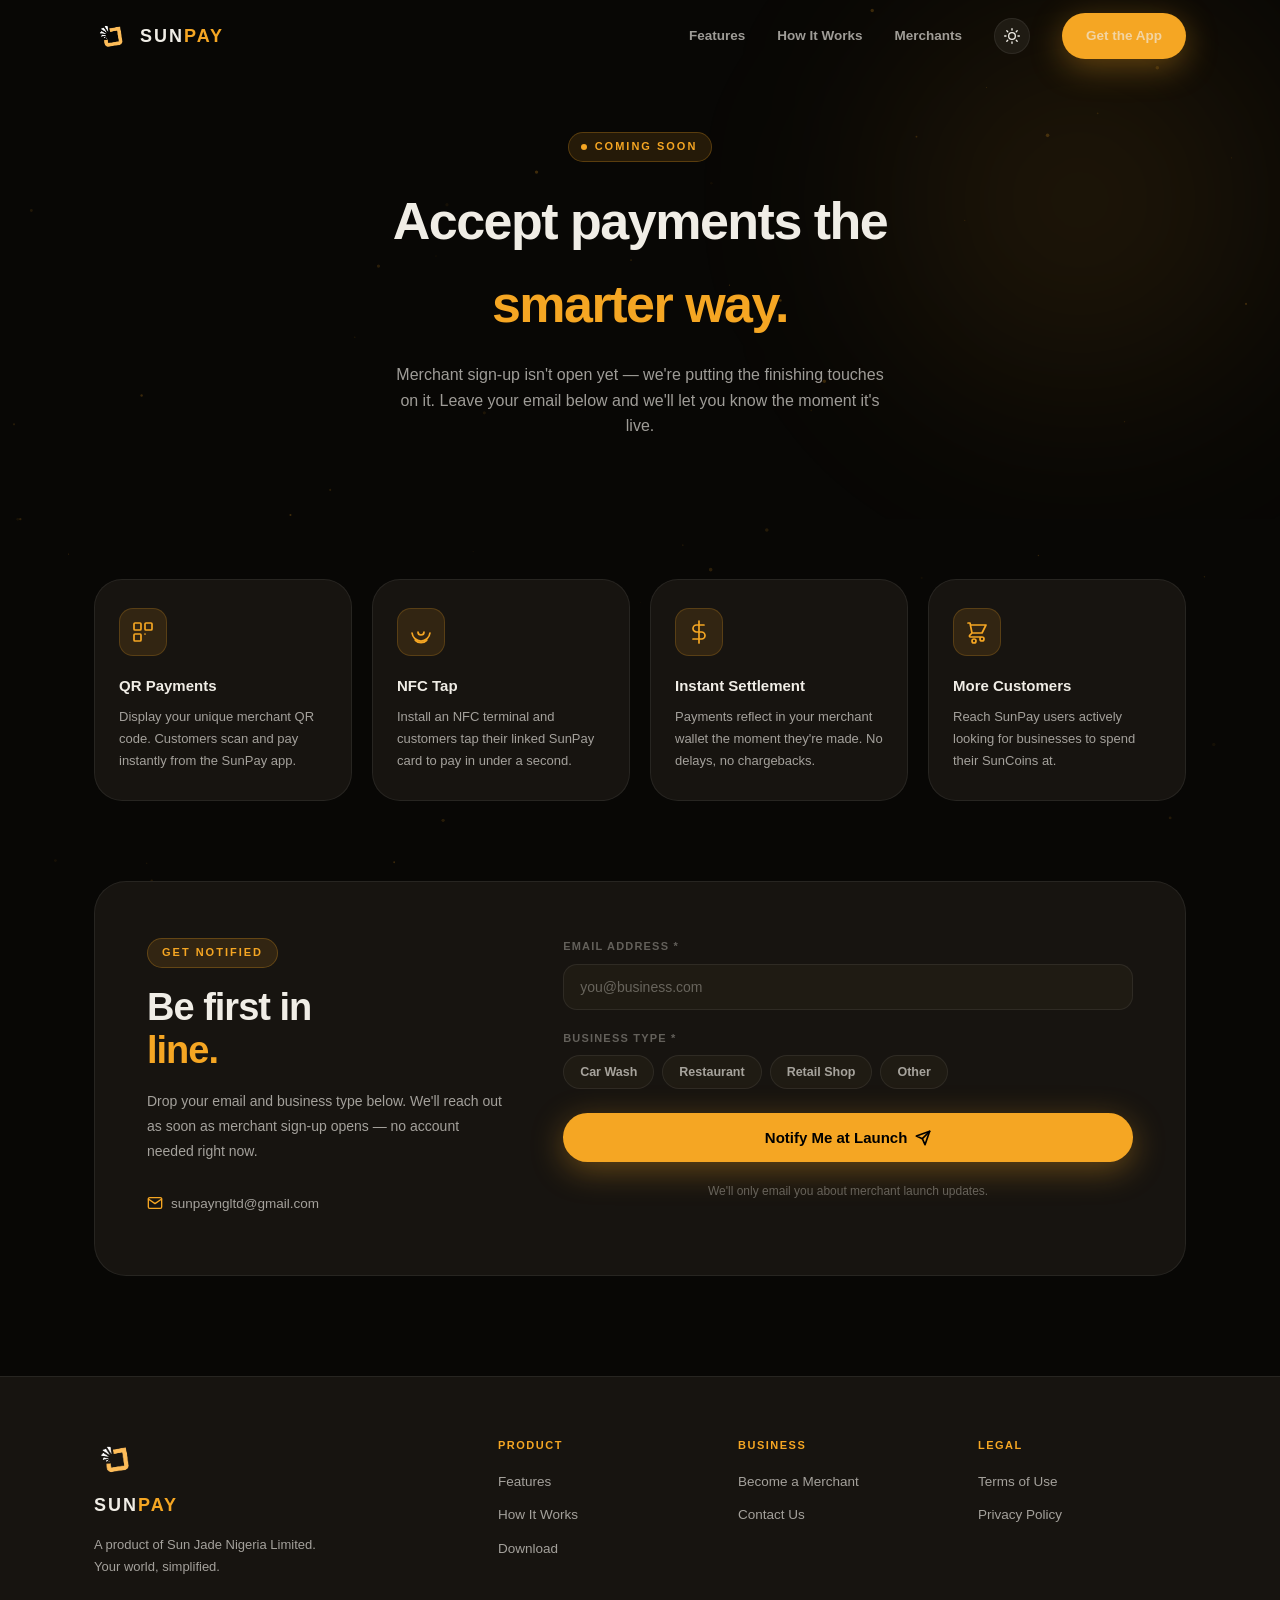
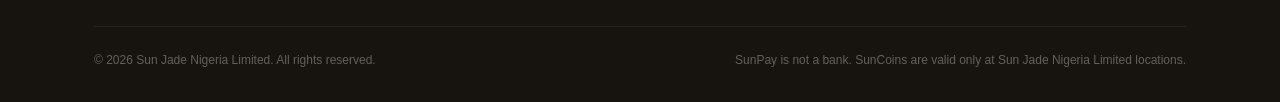
==== commit bbc2a12e: "updated terms" ====
--- a/merchant.html
+++ b/merchant.html
@@ -4,7 +4,7 @@
   <meta charset="UTF-8" />
   <meta name="viewport" content="width=device-width, initial-scale=1.0" />
   <title>Become a Merchant — SunPay</title>
-  <meta name="description" content="Accept QR and NFC payments at your business with SunPay. Register your interest today." />
+  <meta name="description" content="Accept QR and NFC payments at your business with SunPay. Merchant sign-up is coming soon — register your interest today." />
   <link rel="icon" type="image/png" href="assets/logo-dark.png" />
   <link rel="apple-touch-icon" href="assets/logo-dark.png" />
   <link rel="preconnect" href="https://fonts.googleapis.com" />
@@ -25,7 +25,8 @@
         <a href="index.html#features">Features</a>
         <a href="index.html#how">How It Works</a>
         <a href="merchant.html" class="gold">Merchants</a>
-        <button class="theme-toggle" id="themeToggle" aria-label="Toggle theme"><svg width="16" height="16" viewBox="0 0 24 24" fill="none" stroke="currentColor" stroke-width="2" stroke-linecap="round" stroke-linejoin="round" class="icon-sun"><circle cx="12" cy="12" r="5"/><line x1="12" y1="1" x2="12" y2="3"/><line x1="12" y1="21" x2="12" y2="23"/><line x1="4.22" y1="4.22" x2="5.64" y2="5.64"/><line x1="18.36" y1="18.36" x2="19.78" y2="19.78"/><line x1="1" y1="12" x2="3" y2="12"/><line x1="21" y1="12" x2="23" y2="12"/><line x1="4.22" y1="19.78" x2="5.64" y2="18.36"/><line x1="18.36" y1="5.64" x2="19.78" y2="4.22"/></svg><svg width="16" height="16" viewBox="0 0 24 24" fill="none" stroke="currentColor" stroke-width="2" stroke-linecap="round" stroke-linejoin="round" class="icon-moon"><path d="M21 12.79A9 9 0 1 1 11.21 3 7 7 0 0 0 21 12.79z"/></svg></button><button class="theme-toggle" id="themeToggle" aria-label="Toggle theme"><svg width="16" height="16" viewBox="0 0 24 24" fill="none" stroke="currentColor" stroke-width="2" stroke-linecap="round" stroke-linejoin="round" class="icon-sun"><circle cx="12" cy="12" r="5"/><line x1="12" y1="1" x2="12" y2="3"/><line x1="12" y1="21" x2="12" y2="23"/><line x1="4.22" y1="4.22" x2="5.64" y2="5.64"/><line x1="18.36" y1="18.36" x2="19.78" y2="19.78"/><line x1="1" y1="12" x2="3" y2="12"/><line x1="21" y1="12" x2="23" y2="12"/><line x1="4.22" y1="19.78" x2="5.64" y2="18.36"/><line x1="18.36" y1="5.64" x2="19.78" y2="4.22"/></svg><svg width="16" height="16" viewBox="0 0 24 24" fill="none" stroke="currentColor" stroke-width="2" stroke-linecap="round" stroke-linejoin="round" class="icon-moon" style="display:none"><path d="M21 12.79A9 9 0 1 1 11.21 3 7 7 0 0 0 21 12.79z"/></svg></button><a href="index.html#download" class="btn btn--gold">Get the App</a>
+        <button class="theme-toggle" id="themeToggle" aria-label="Toggle theme"><svg width="16" height="16" viewBox="0 0 24 24" fill="none" stroke="currentColor" stroke-width="2" stroke-linecap="round" stroke-linejoin="round" class="icon-sun"><circle cx="12" cy="12" r="5"/><line x1="12" y1="1" x2="12" y2="3"/><line x1="12" y1="21" x2="12" y2="23"/><line x1="4.22" y1="4.22" x2="5.64" y2="5.64"/><line x1="18.36" y1="18.36" x2="19.78" y2="19.78"/><line x1="1" y1="12" x2="3" y2="12"/><line x1="21" y1="12" x2="23" y2="12"/><line x1="4.22" y1="19.78" x2="5.64" y2="18.36"/><line x1="18.36" y1="5.64" x2="19.78" y2="4.22"/></svg><svg width="16" height="16" viewBox="0 0 24 24" fill="none" stroke="currentColor" stroke-width="2" stroke-linecap="round" stroke-linejoin="round" class="icon-moon" style="display:none"><path d="M21 12.79A9 9 0 1 1 11.21 3 7 7 0 0 0 21 12.79z"/></svg></button>
+        <a href="index.html#download" class="btn btn--gold">Get the App</a>
       </div>
       <button class="nav__burger" id="burger" aria-label="Menu">
         <span></span><span></span><span></span>
@@ -43,12 +44,12 @@
   <section class="page-hero merchant-hero">
     <div class="merchant-hero__glow"></div>
     <div class="container">
-      <span class="section-tag reveal">For Businesses</span>
+      <span class="section-tag reveal coming-soon-badge">Coming Soon</span>
       <h1 class="page-hero__title reveal reveal--delay-1">
         Accept payments the<br/><span class="gold">smarter way.</span>
       </h1>
       <p class="page-hero__sub reveal reveal--delay-2">
-        Let your customers pay with SunCoins via QR code or NFC tap at your business. Fast, cashless, and always settled instantly.
+        Merchant sign-up isn't open yet — we're putting the finishing touches on it. Leave your email below and we'll let you know the moment it's live.
       </p>
     </div>
   </section>
@@ -89,14 +90,14 @@
     </div>
   </section>
 
-  <!-- FORM -->
+  <!-- COMING SOON FORM -->
   <section class="merchant-form-section">
     <div class="container">
-      <div class="merchant-form-wrap reveal">
+      <div class="merchant-form-wrap merchant-form-wrap--soon reveal">
         <div class="merchant-form-left">
-          <span class="section-tag">Register Interest</span>
-          <h2 class="section-title">Ready to get<br/><span class="gold">started?</span></h2>
-          <p>Fill in the form and our team will reach out within 2 business days to walk you through the setup process.</p>
+          <span class="section-tag">Get Notified</span>
+          <h2 class="section-title">Be first in<br/><span class="gold">line.</span></h2>
+          <p>Drop your email and business type below. We'll reach out as soon as merchant sign-up opens — no account needed right now.</p>
           <div class="merchant-contact">
             <a href="mailto:sunpayngltd@gmail.com">
               <svg width="16" height="16" viewBox="0 0 24 24" fill="none" stroke="#F5A623" stroke-width="2" stroke-linecap="round" stroke-linejoin="round"><path d="M4 4h16c1.1 0 2 .9 2 2v12c0 1.1-.9 2-2 2H4c-1.1 0-2-.9-2-2V6c0-1.1.9-2 2-2z"/><polyline points="22,6 12,13 2,6"/></svg>
@@ -105,16 +106,10 @@
           </div>
         </div>
 
-        <form class="merchant-form" id="merchantForm" autocomplete="off">
-          <div class="form-row">
-            <div class="form-field">
-              <label>Full Name *</label>
-              <input type="text" name="name" placeholder="John Doe" required />
-            </div>
-            <div class="form-field">
-              <label>Phone Number *</label>
-              <input type="tel" name="phone" placeholder="080 0000 0000" required />
-            </div>
+        <form class="merchant-form" id="merchantForm" autocomplete="off" action="https://formspree.io/f/mbdnllyk" method="POST">
+          <div class="form-field">
+            <label>Email Address *</label>
+            <input type="email" name="email" placeholder="you@business.com" required />
           </div>
 
           <div class="form-field">
@@ -128,45 +123,12 @@
             <input type="hidden" name="business_type" required />
           </div>
 
-          <div class="form-field">
-            <label>Expected Monthly Transactions *</label>
-            <div class="chip-group" data-name="monthly_volume">
-              <button type="button" class="chip" data-value="Under 100 / month">Under 100</button>
-              <button type="button" class="chip" data-value="100 – 500 / month">100 – 500</button>
-              <button type="button" class="chip" data-value="500+ / month">500+</button>
-            </div>
-            <input type="hidden" name="monthly_volume" required />
-          </div>
-
-          <div class="form-field">
-            <label>What interests you? *</label>
-            <div class="chip-group" data-name="feature">
-              <button type="button" class="chip" data-value="QR Payments">QR Payments</button>
-              <button type="button" class="chip" data-value="NFC Tap">NFC Tap</button>
-              <button type="button" class="chip" data-value="Both">Both</button>
-            </div>
-            <input type="hidden" name="feature" required />
-          </div>
-
-          <div class="form-field">
-            <label>State *</label>
-            <div class="chip-group" data-name="state">
-              <button type="button" class="chip" data-value="Lagos">Lagos</button>
-              <button type="button" class="chip" data-value="Abuja">Abuja</button>
-              <button type="button" class="chip" data-value="Port Harcourt">Port Harcourt</button>
-              <button type="button" class="chip" data-value="Kano">Kano</button>
-              <button type="button" class="chip" data-value="Ibadan">Ibadan</button>
-              <button type="button" class="chip" data-value="Other">Other</button>
-            </div>
-            <input type="hidden" name="state" required />
-          </div>
-
           <button type="submit" class="btn btn--gold btn--lg form-submit">
-            Submit Interest
+            Notify Me at Launch
             <svg width="16" height="16" viewBox="0 0 24 24" fill="none" stroke="currentColor" stroke-width="2.5" stroke-linecap="round" stroke-linejoin="round"><line x1="22" y1="2" x2="11" y2="13"/><polygon points="22 2 15 22 11 13 2 9 22 2"/></svg>
           </button>
 
-          <p class="form-note">Submitting does not create an account. Our team will contact you.</p>
+          <p class="form-note">We'll only email you about merchant launch updates.</p>
         </form>
       </div>
     </div>
--- a/css/global.css
+++ b/css/global.css
@@ -437,3 +437,137 @@
 .theme-toggle .icon-sun  { display: block; }
 body.light .theme-toggle .icon-moon { display: block; }
 body.light .theme-toggle .icon-sun  { display: none; }
+
+/* ── ADDITIONAL LIGHT MODE FIXES ── */
+
+/* Phone mockup text - screen bg is light in light mode so text needs to be dark */
+body.light .phone__greeting { color: rgba(12,12,10,0.4); }
+body.light .phone__name { color: #0C0C0A; }
+body.light .phone__status-bar { color: rgba(12,12,10,0.4); }
+body.light .phone__card-sub { color: rgba(12,12,10,0.45); }
+body.light .phone__card-amount { color: #0C0C0A; }
+body.light .phone__action--outline {
+  border-color: rgba(0,0,0,0.12);
+  color: rgba(12,12,10,0.6);
+}
+
+/* Store badges in light mode */
+body.light .store-badge {
+  background: #fff;
+  border-color: rgba(0,0,0,0.1);
+}
+body.light .store-badge__name { color: #0C0C0A; }
+body.light .store-badge__sub { color: rgba(12,12,10,0.45); }
+body.light .store-badge svg { fill: #0C0C0A; }
+
+/* Coins in light mode */
+body.light .coin--1,
+body.light .coin--2 {
+  background: linear-gradient(135deg, #fff8ee, #fff0d0);
+  border-color: rgba(245,166,35,0.35);
+  box-shadow: 0 0 40px rgba(245,166,35,0.15);
+}
+
+/* How it works line */
+body.light .how__steps::before {
+  background: linear-gradient(90deg, transparent, rgba(245,166,35,0.3), var(--gold), rgba(245,166,35,0.3), transparent);
+}
+
+/* Download section */
+body.light .download { background: var(--dark); }
+body.light .download__title { color: #0C0C0A; }
+body.light .download__sub { color: rgba(12,12,10,0.6); }
+body.light .download__notice { color: rgba(12,12,10,0.45); }
+body.light .download__logo { box-shadow: 0 20px 60px rgba(245,166,35,0.2); }
+
+/* Hero stats */
+body.light .hero__stat-label { color: rgba(12,12,10,0.45); }
+
+/* Section tags */
+body.light .section-tag {
+  background: rgba(245,166,35,0.12);
+  border-color: rgba(245,166,35,0.3);
+}
+
+/* Nav links in light mode */
+body.light .nav__links a { color: rgba(12,12,10,0.6); }
+body.light .nav__links a:hover { color: #0C0C0A; }
+body.light .nav__wordmark { color: #0C0C0A; }
+
+/* Hero badge dot */
+body.light .hero__badge {
+  background: rgba(245,166,35,0.1);
+  border-color: rgba(245,166,35,0.25);
+  color: rgba(12,12,10,0.6);
+}
+
+/* Suncoins list */
+body.light .suncoins__list li { color: rgba(12,12,10,0.65); }
+
+/* Feature card hover */
+body.light .feature-card:hover {
+  box-shadow: 0 20px 60px rgba(0,0,0,0.08);
+}
+
+/* How step content */
+body.light .how__step-content p { color: rgba(12,12,10,0.6); }
+
+/* Prose headings */
+body.light .prose h3 { color: #0C0C0A; }
+
+/* ── ADDITIONAL LIGHT MODE FIXES ── */
+
+/* Phone mockup numbers and text */
+body.light .phone__card-amount { color: #fff; }
+body.light .phone__card-label  { color: var(--gold); }
+body.light .phone__card-sub    { color: rgba(255,255,255,0.5); }
+body.light .phone__action--gold { background: var(--gold); color: #000; }
+
+/* Store badge icons and text */
+body.light .store-badge {
+  background: #fff;
+  border-color: rgba(0,0,0,0.1);
+}
+body.light .store-badge svg { fill: #0C0C0A; }
+body.light .store-badge__name { color: #0C0C0A; }
+body.light .store-badge__sub  { color: rgba(12,12,10,0.5); }
+
+/* Download section stays dark in light mode for contrast */
+body.light .download {
+  background: var(--dark-2);
+}
+body.light .download__title { color: var(--text); }
+
+/* How it works line */
+body.light .how__steps::before {
+  background: linear-gradient(90deg, transparent, rgba(245,166,35,0.3), var(--gold), rgba(245,166,35,0.3), transparent);
+}
+
+/* Section titles and headings */
+body.light .section-title { color: #0C0C0A; }
+body.light .feature-card h3 { color: #0C0C0A; }
+body.light .how__step-content h3 { color: #0C0C0A; }
+body.light .m-benefit h3 { color: #0C0C0A; }
+body.light .hero__title { color: #0C0C0A; }
+body.light .hero__sub { color: rgba(12,12,10,0.65); }
+body.light .footer__wordmark { color: #0C0C0A; }
+body.light .footer__brand p { color: rgba(12,12,10,0.6); }
+body.light .footer__col a { color: rgba(12,12,10,0.6); }
+body.light .footer__col a:hover { color: #0C0C0A; }
+body.light .footer__bottom p { color: rgba(12,12,10,0.4); }
+body.light .nav__mobile { background: #e4e1d9; }
+body.light .nav__mobile a { color: rgba(12,12,10,0.7); }
+body.light .page-hero__title { color: #0C0C0A; }
+body.light .page-hero__sub { color: rgba(12,12,10,0.6); }
+body.light .prose h2 { color: var(--gold); }
+body.light .prose h3 { color: #0C0C0A; }
+body.light .prose p,
+body.light .prose li { color: rgba(12,12,10,0.7); }
+body.light .merchant-form-left > p { color: rgba(12,12,10,0.65); }
+body.light .merchant-contact a { color: rgba(12,12,10,0.6); }
+body.light .form-note { color: rgba(12,12,10,0.45); }
+body.light .suncoins__list li { color: rgba(12,12,10,0.65); }
+body.light .suncoins__text > p { color: rgba(12,12,10,0.65); }
+body.light .hero__stat-value { color: var(--gold); }
+body.light .download__sub { color: rgba(240,237,230,0.65); }
+body.light .download__notice { color: rgba(240,237,230,0.5); }
--- a/css/merchant.css
+++ b/css/merchant.css
@@ -51,6 +51,36 @@
 .m-benefit h3 { font-size: 15px; font-weight: 700; margin-bottom: 8px; }
 .m-benefit p { font-size: 13px; color: var(--text-2); line-height: 1.7; }
 
+/* ── COMING SOON BADGE ── */
+.coming-soon-badge {
+  position: relative;
+  padding-left: 26px;
+}
+.coming-soon-badge::before {
+  content: '';
+  position: absolute;
+  left: 12px;
+  top: 50%;
+  transform: translateY(-50%);
+  width: 6px;
+  height: 6px;
+  border-radius: 50%;
+  background: var(--gold);
+  animation: pulse-dot 1.8s ease-in-out infinite;
+}
+@keyframes pulse-dot {
+  0%, 100% { opacity: 1; box-shadow: 0 0 0 0 rgba(245,166,35,0.4); }
+  50% { opacity: 0.6; box-shadow: 0 0 0 5px rgba(245,166,35,0); }
+}
+
+/* Lightweight form wrap gets a bit less width since it's a shorter form */
+.merchant-form-wrap--soon {
+  grid-template-columns: 1fr 1fr;
+}
+@media (max-width: 1024px) {
+  .merchant-form-wrap--soon { grid-template-columns: 1fr; }
+}
+
 /* ── FORM SECTION ── */
 .merchant-form-section { padding: 0 0 100px; }
 .merchant-form-wrap {
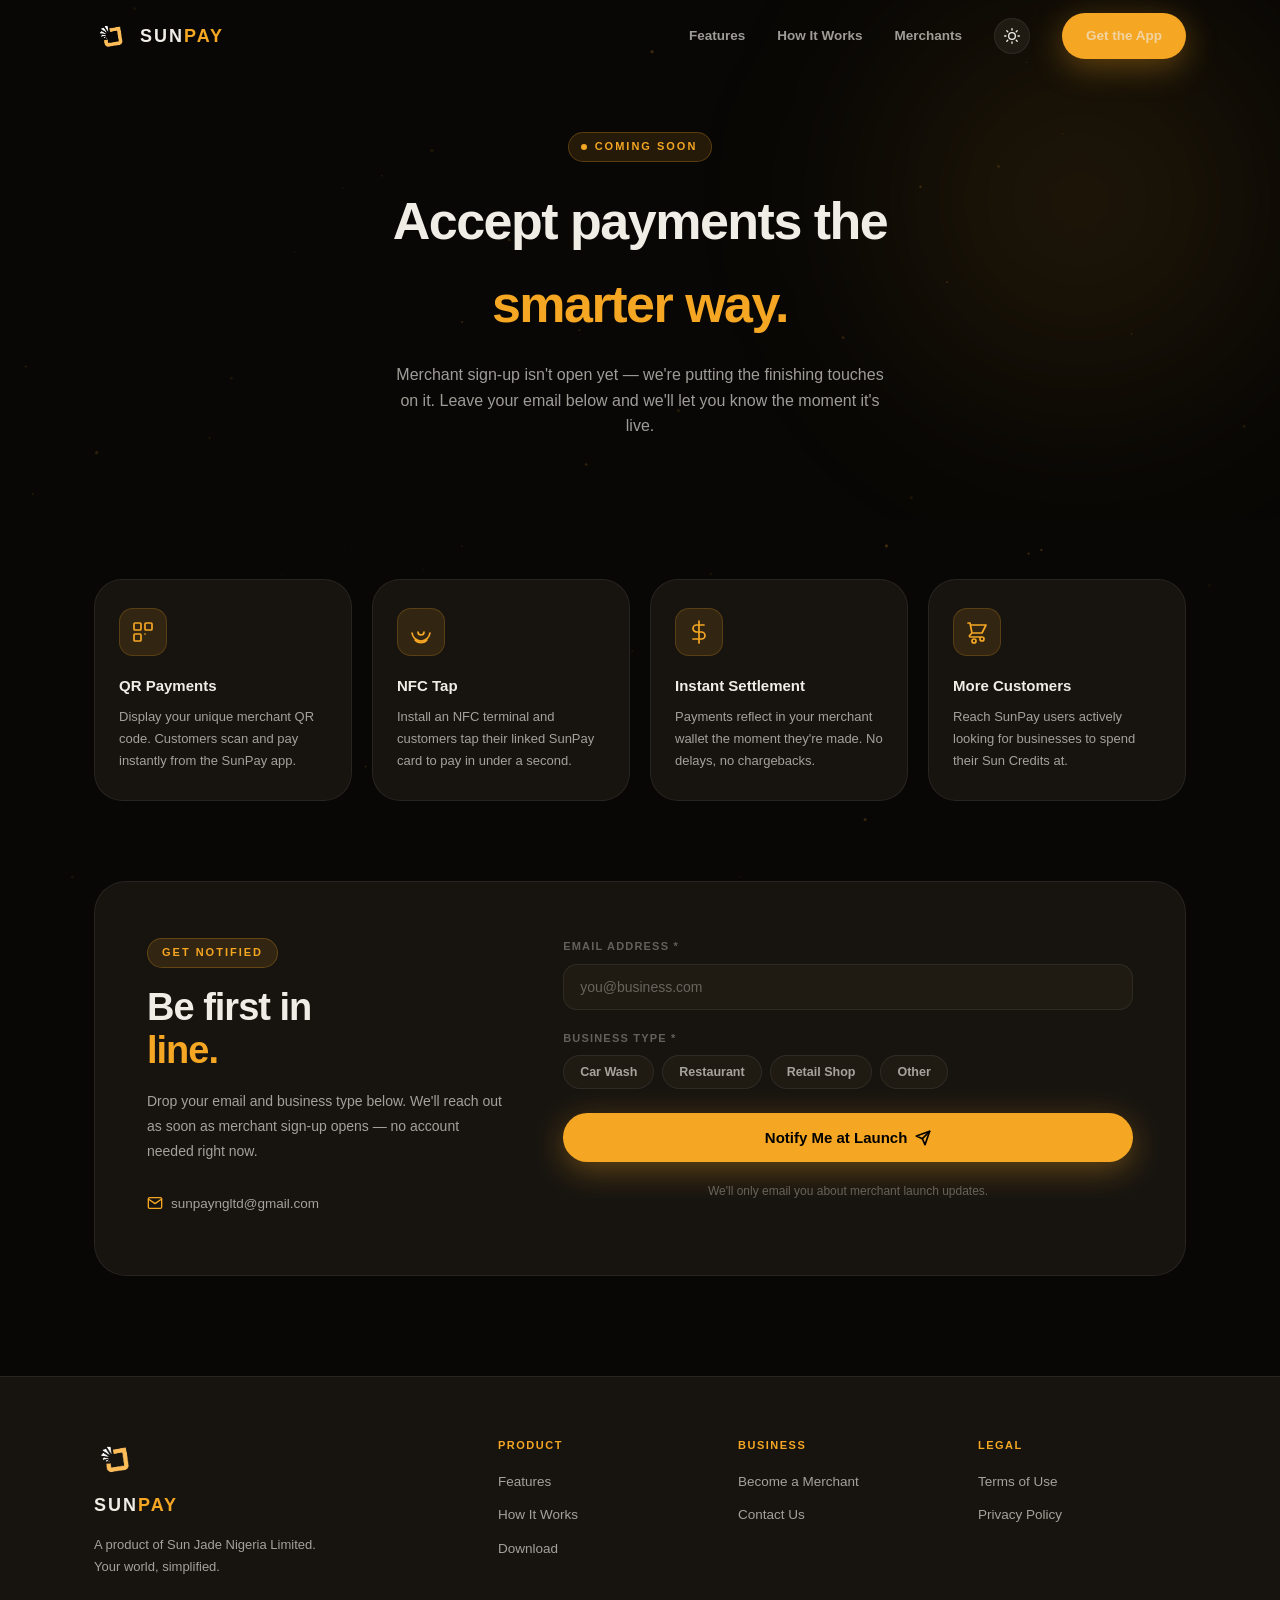
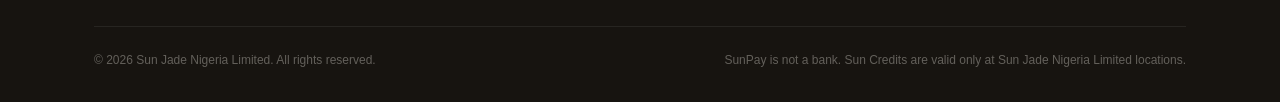
==== commit ccffd2d8: "changes of sun coin to credits" ====
--- a/merchant.html
+++ b/merchant.html
@@ -84,7 +84,7 @@
             <svg width="24" height="24" viewBox="0 0 24 24" fill="none" stroke="#F5A623" stroke-width="1.7" stroke-linecap="round" stroke-linejoin="round"><path d="M3 3h2l.4 2M7 13h10l4-8H5.4M7 13L5.4 5M7 13l-2.293 2.293c-.63.63-.184 1.707.707 1.707H17m0 0a2 2 0 1 0 0 4 2 2 0 0 0 0-4zm-8 2a2 2 0 1 0 0 4 2 2 0 0 0 0-4z"/></svg>
           </div>
           <h3>More Customers</h3>
-          <p>Reach SunPay users actively looking for businesses to spend their SunCoins at.</p>
+          <p>Reach SunPay users actively looking for businesses to spend their Sun Credits at.</p>
         </div>
       </div>
     </div>
@@ -163,7 +163,7 @@
       </div>
       <div class="footer__bottom">
         <p>© 2026 Sun Jade Nigeria Limited. All rights reserved.</p>
-        <p>SunPay is not a bank. SunCoins are valid only at Sun Jade Nigeria Limited locations.</p>
+        <p>SunPay is not a bank. Sun Credits are valid only at Sun Jade Nigeria Limited locations.</p>
       </div>
     </div>
   </footer>
